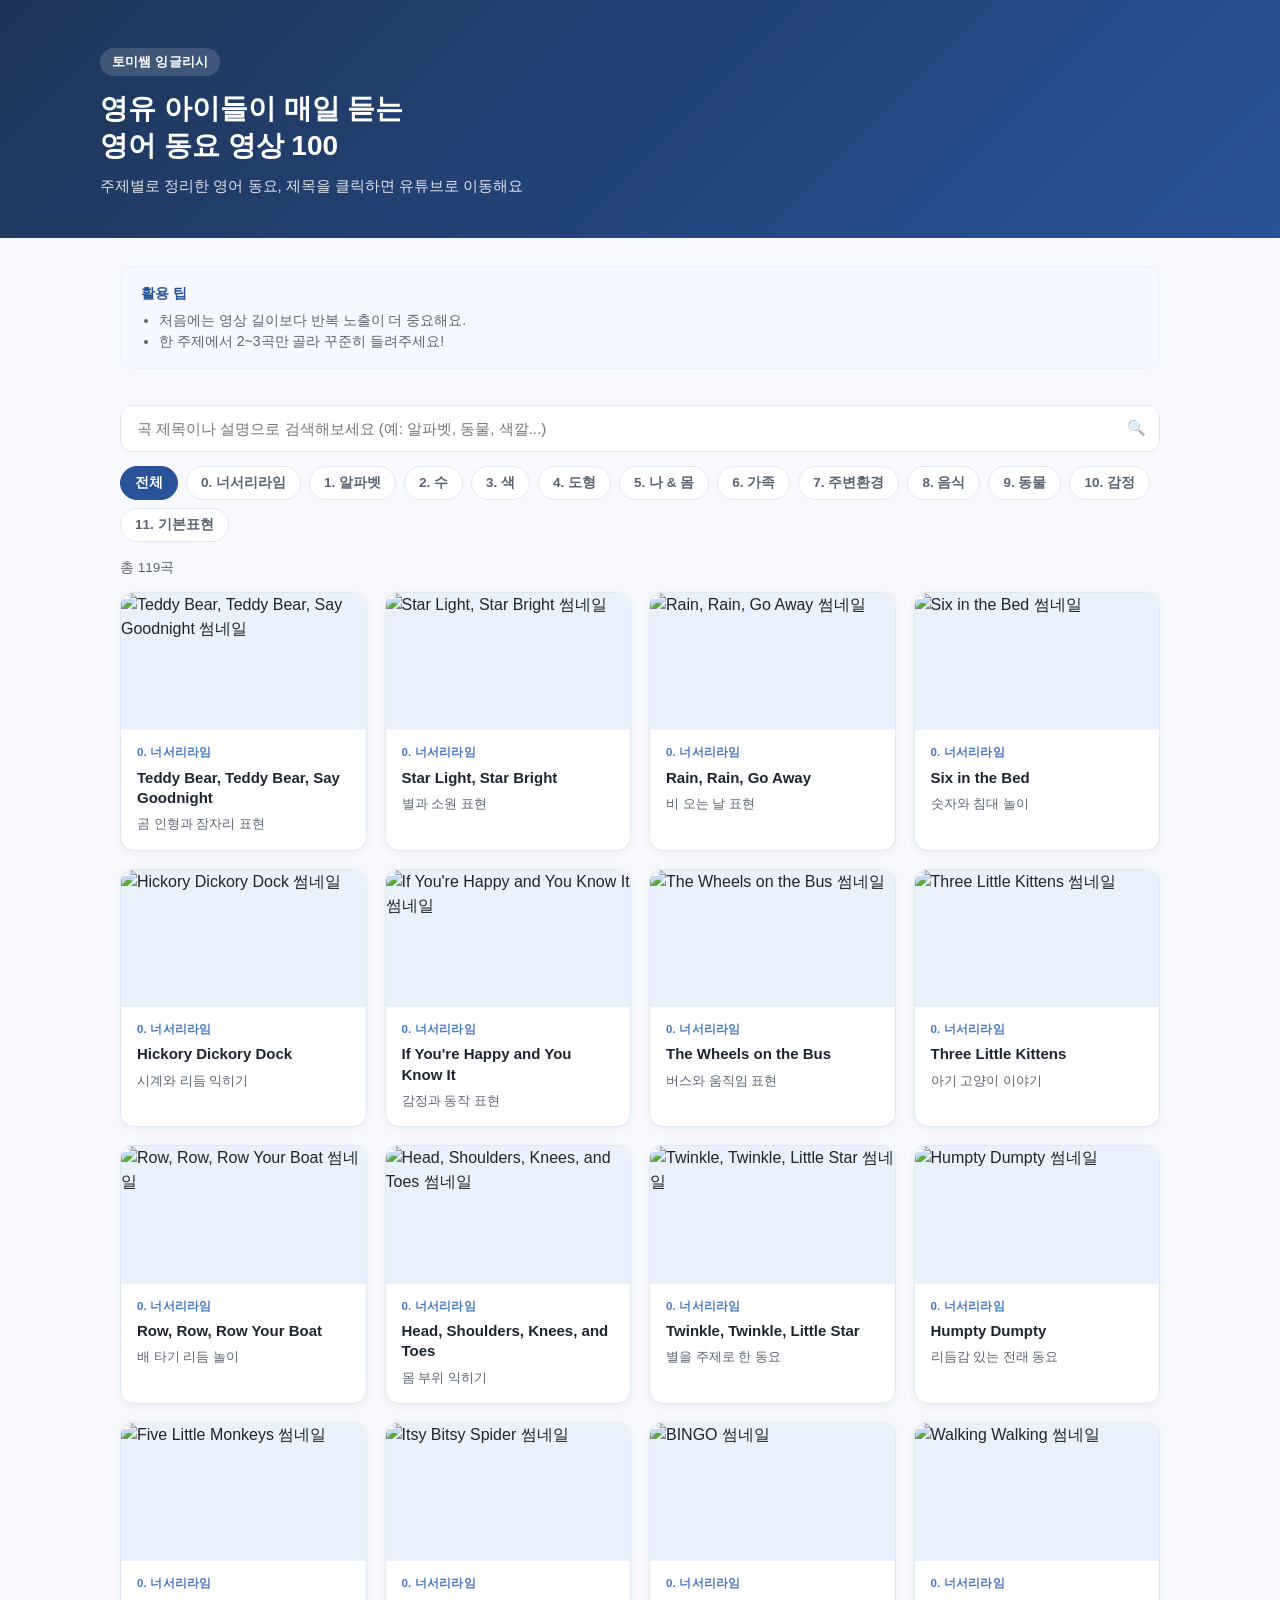
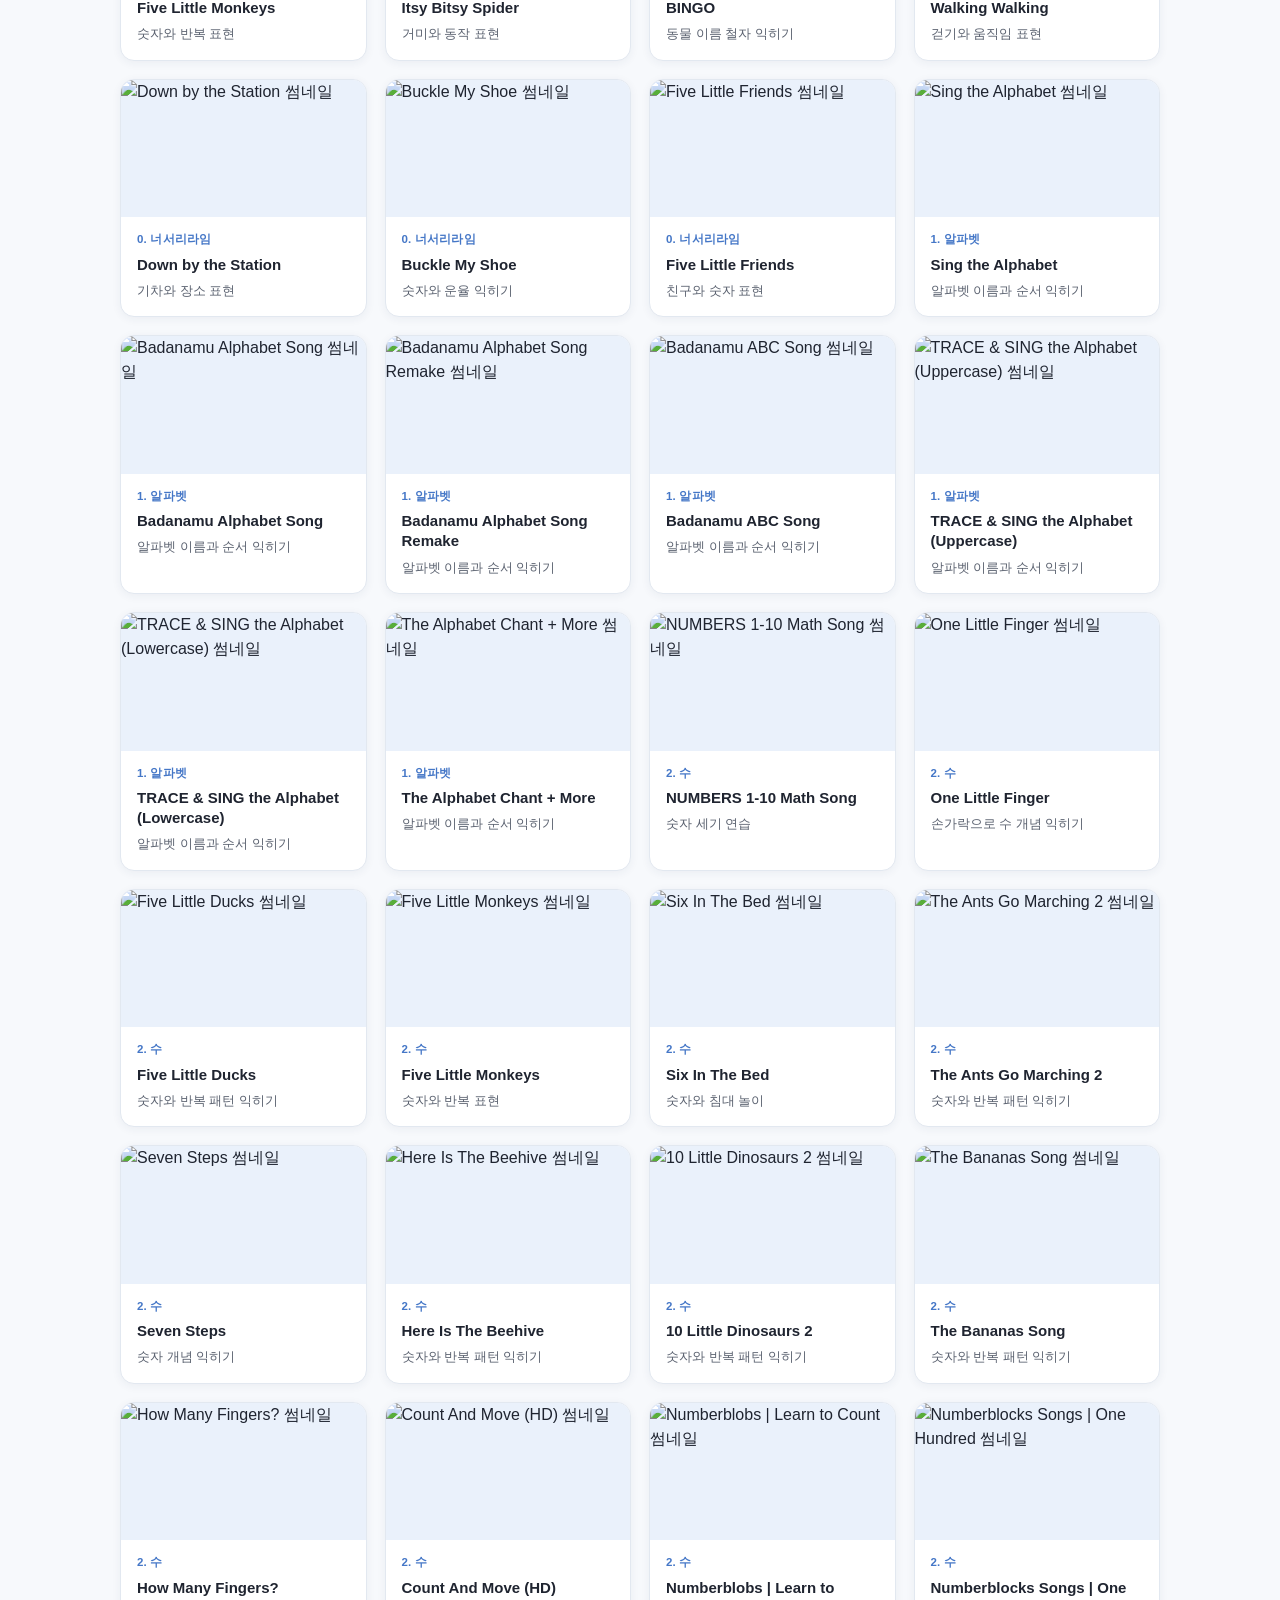
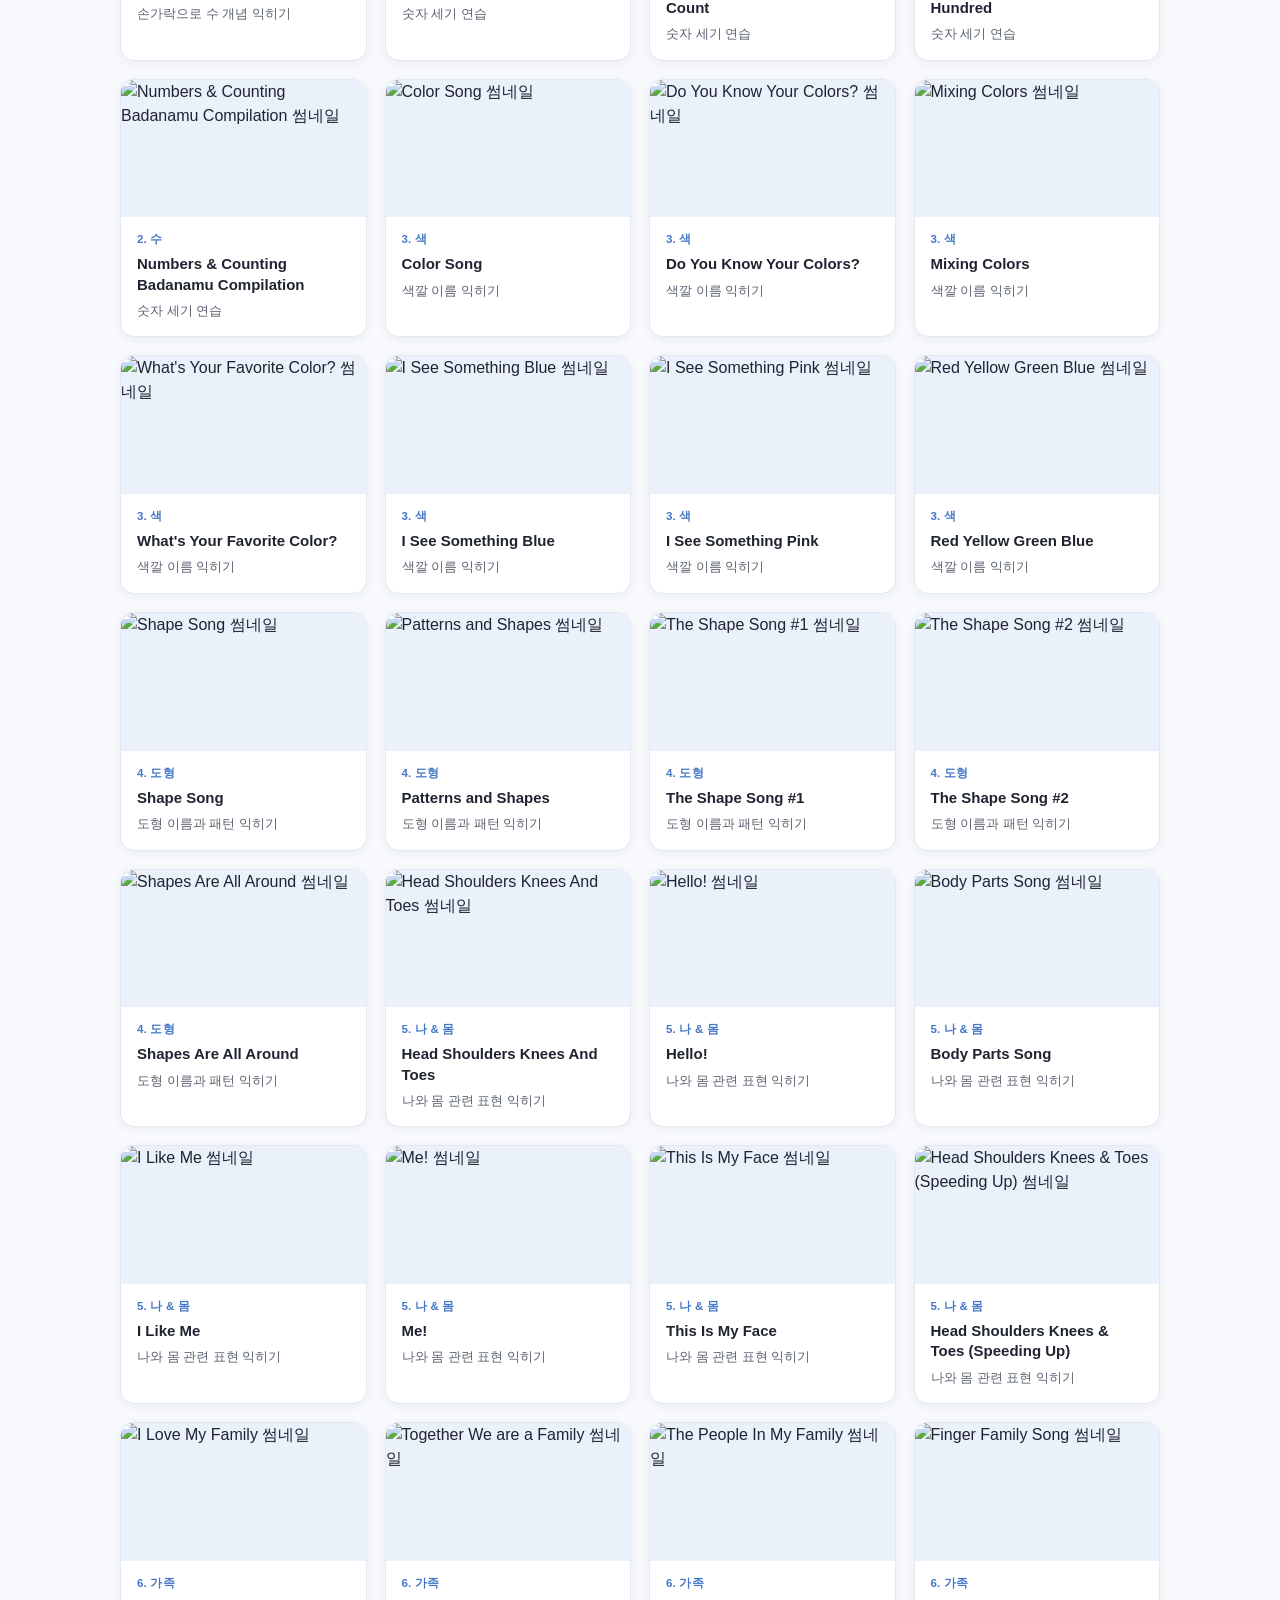
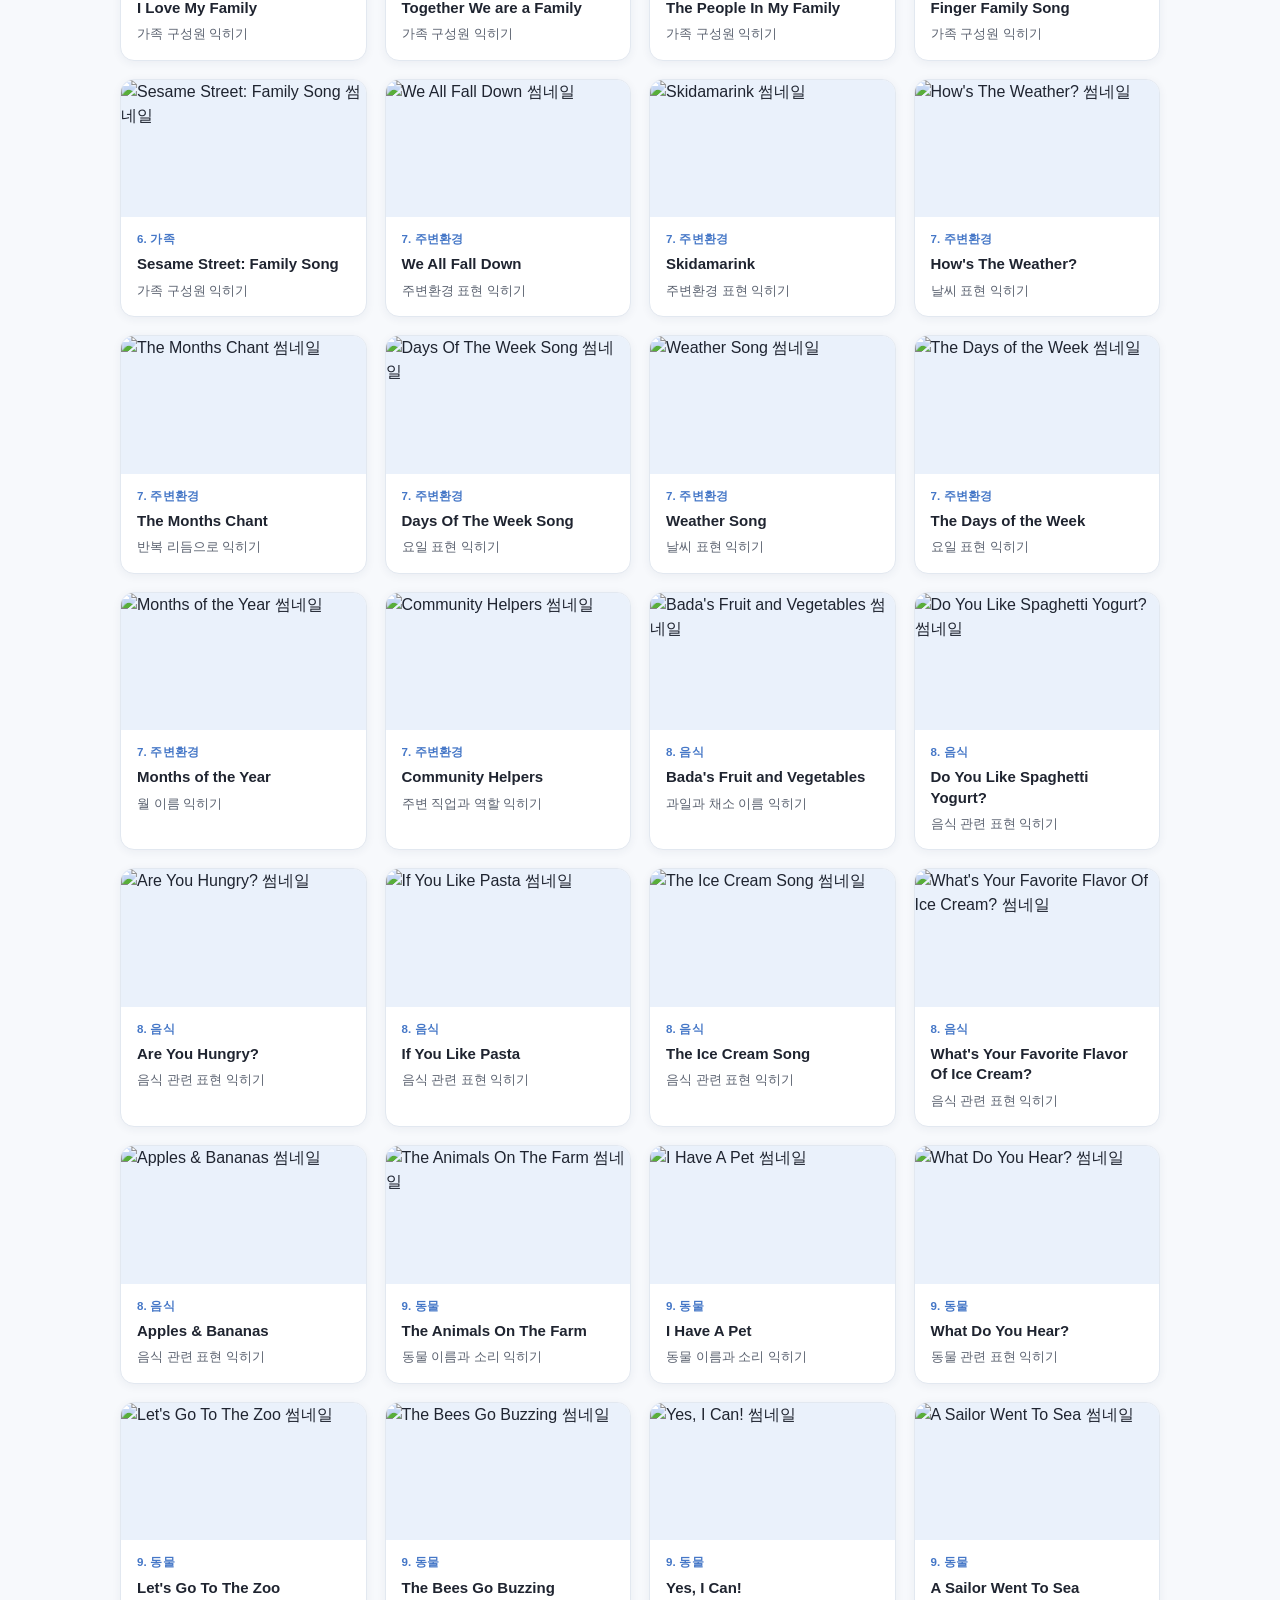
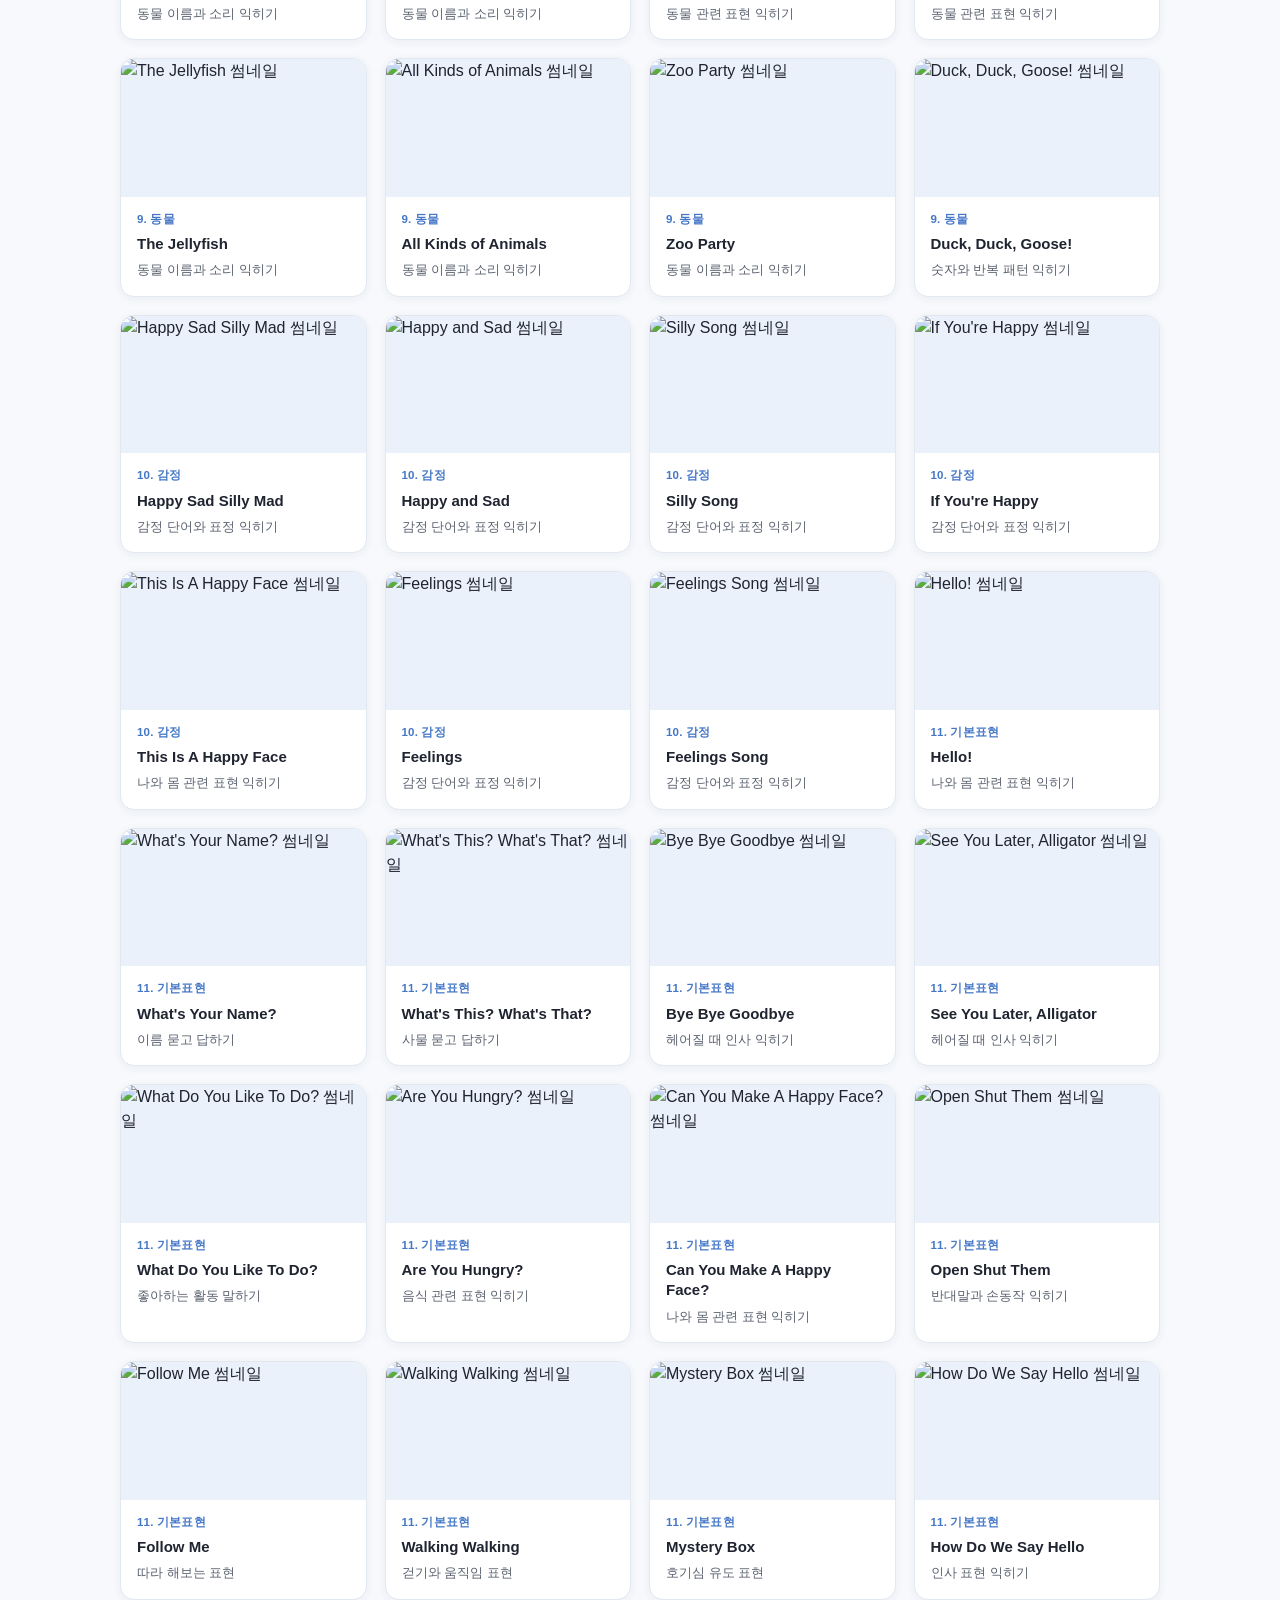
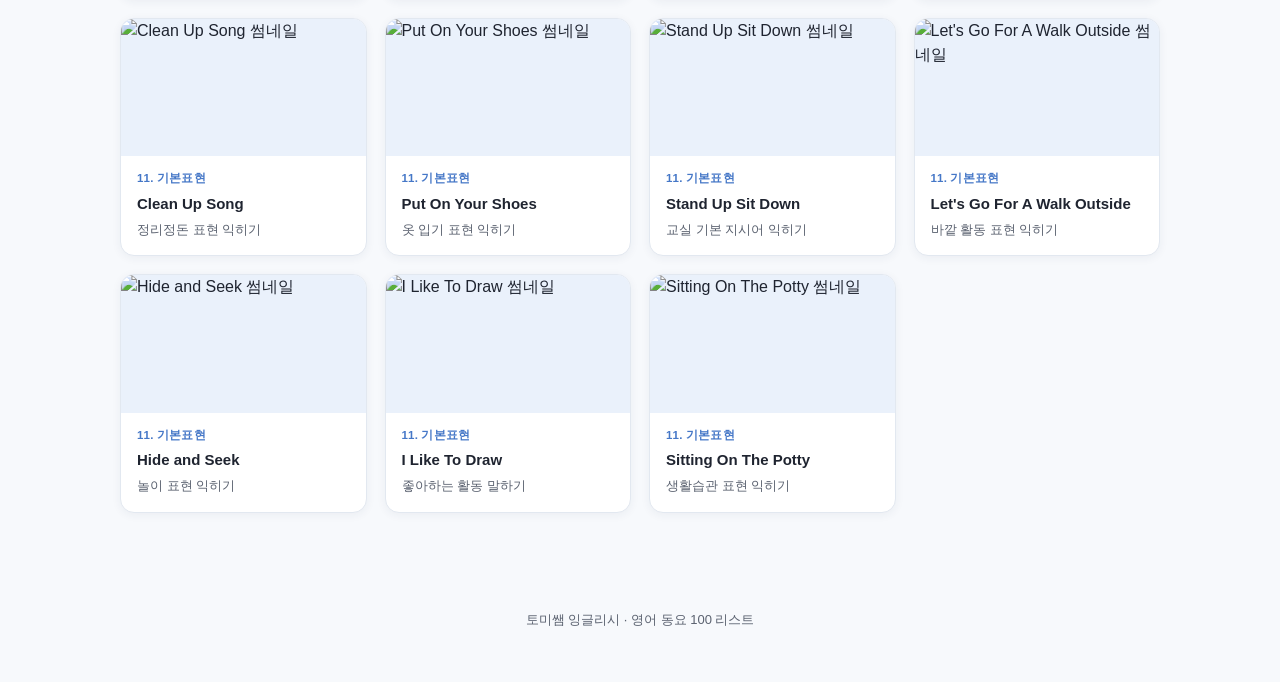
==== index.html @ 24dbbed6 "Add 토미쌤 잉글리시 영어 동요 100 리스트 사이트 검색 가능한 정적 웹사이트로, 카테고리별 유튜브 동요 링크를 카드 형태로 제공." ====
<!DOCTYPE html>
<html lang="ko">
<head>
<meta charset="UTF-8">
<meta name="viewport" content="width=device-width, initial-scale=1.0">
<title>토미쌤 잉글리시 | 영어 동요 100 리스트</title>
<meta name="description" content="영유아를 위한 영어 동요 100곡을 주제별로 정리한 검색 가능한 목록. 클릭하면 유튜브 영상으로 바로 이동합니다.">
<link rel="stylesheet" href="style.css">
</head>
<body>
  <header class="site-header">
    <div class="header-inner">
      <div class="brand">
        <span class="brand-badge">토미쌤 잉글리시</span>
        <h1>영유 아이들이 매일 듣는<br>영어 동요 영상 100</h1>
        <p class="tagline">주제별로 정리한 영어 동요, 제목을 클릭하면 유튜브로 이동해요</p>
      </div>
    </div>
  </header>

  <main class="container">
    <section class="tip-box">
      <div class="tip-title">활용 팁</div>
      <ul>
        <li>처음에는 영상 길이보다 반복 노출이 더 중요해요.</li>
        <li>한 주제에서 2~3곡만 골라 꾸준히 들려주세요!</li>
      </ul>
    </section>

    <section class="controls">
      <div class="search-wrap">
        <input id="search-input" type="text" placeholder="곡 제목이나 설명으로 검색해보세요 (예: 알파벳, 동물, 색깔...)" autocomplete="off">
        <span class="search-icon">🔍</span>
      </div>
      <div id="category-tabs" class="category-tabs"></div>
    </section>

    <section class="result-info">
      <span id="result-count"></span>
    </section>

    <section id="song-grid" class="song-grid"></section>

    <div id="empty-state" class="empty-state" hidden>
      <p>검색 결과가 없어요 🐣</p>
      <p class="empty-sub">다른 검색어나 카테고리를 선택해보세요.</p>
    </div>
  </main>

  <footer class="site-footer">
    <p>토미쌤 잉글리시 &middot; 영어 동요 100 리스트</p>
  </footer>

  <script src="data.js"></script>
  <script src="script.js"></script>
</body>
</html>
---- style.css ----
:root {
  --blue-900: #1d3557;
  --blue-700: #2a5298;
  --blue-500: #4577c7;
  --blue-100: #eaf1fb;
  --blue-50: #f5f9ff;
  --ink: #1f2430;
  --ink-soft: #5b6270;
  --border: #e2e8f0;
  --bg: #f7f9fc;
  --card-bg: #ffffff;
  --radius: 14px;
  --shadow: 0 2px 10px rgba(29, 53, 87, 0.06);
}

* { box-sizing: border-box; }

body {
  margin: 0;
  font-family: "Pretendard", "Apple SD Gothic Neo", "Malgun Gothic", -apple-system, BlinkMacSystemFont, sans-serif;
  background: var(--bg);
  color: var(--ink);
  line-height: 1.5;
}

.site-header {
  background: linear-gradient(135deg, var(--blue-900), var(--blue-700));
  color: #fff;
  padding: 48px 20px 40px;
}

.header-inner {
  max-width: 1080px;
  margin: 0 auto;
}

.brand-badge {
  display: inline-block;
  background: rgba(255, 255, 255, 0.15);
  padding: 4px 12px;
  border-radius: 999px;
  font-size: 13px;
  font-weight: 600;
  letter-spacing: 0.2px;
  margin-bottom: 14px;
}

.brand h1 {
  margin: 0 0 10px;
  font-size: 28px;
  line-height: 1.35;
}

.tagline {
  margin: 0;
  color: rgba(255, 255, 255, 0.85);
  font-size: 15px;
}

.container {
  max-width: 1080px;
  margin: 0 auto;
  padding: 28px 20px 60px;
}

.tip-box {
  background: var(--blue-50);
  border: 1px solid var(--blue-100);
  border-radius: var(--radius);
  padding: 16px 20px;
  margin-bottom: 24px;
}

.tip-title {
  font-weight: 700;
  color: var(--blue-700);
  margin-bottom: 6px;
  font-size: 14px;
}

.tip-box ul {
  margin: 0;
  padding-left: 18px;
  color: var(--ink-soft);
  font-size: 14px;
}

.controls {
  position: sticky;
  top: 0;
  background: var(--bg);
  padding: 12px 0 16px;
  z-index: 10;
}

.search-wrap {
  position: relative;
  margin-bottom: 14px;
}

#search-input {
  width: 100%;
  padding: 14px 44px 14px 16px;
  font-size: 15px;
  border: 1.5px solid var(--border);
  border-radius: 12px;
  background: #fff;
  outline: none;
  transition: border-color 0.15s;
}

#search-input:focus {
  border-color: var(--blue-500);
}

.search-icon {
  position: absolute;
  right: 14px;
  top: 50%;
  transform: translateY(-50%);
  opacity: 0.5;
  font-size: 15px;
}

.category-tabs {
  display: flex;
  flex-wrap: wrap;
  gap: 8px;
}

.tab-btn {
  border: 1.5px solid var(--border);
  background: #fff;
  color: var(--ink-soft);
  padding: 7px 14px;
  border-radius: 999px;
  font-size: 13.5px;
  font-weight: 600;
  cursor: pointer;
  transition: all 0.15s;
  white-space: nowrap;
}

.tab-btn:hover {
  border-color: var(--blue-500);
  color: var(--blue-700);
}

.tab-btn.active {
  background: var(--blue-700);
  border-color: var(--blue-700);
  color: #fff;
}

.result-info {
  color: var(--ink-soft);
  font-size: 13.5px;
  margin-bottom: 14px;
}

.song-grid {
  display: grid;
  grid-template-columns: repeat(auto-fill, minmax(240px, 1fr));
  gap: 18px;
}

.song-card {
  background: var(--card-bg);
  border: 1px solid var(--border);
  border-radius: var(--radius);
  overflow: hidden;
  text-decoration: none;
  color: inherit;
  box-shadow: var(--shadow);
  transition: transform 0.15s, box-shadow 0.15s;
  display: flex;
  flex-direction: column;
}

.song-card:hover {
  transform: translateY(-3px);
  box-shadow: 0 8px 20px rgba(29, 53, 87, 0.12);
}

.thumb-wrap {
  position: relative;
  width: 100%;
  aspect-ratio: 16 / 9;
  background: var(--blue-100);
  overflow: hidden;
}

.thumb-wrap img {
  width: 100%;
  height: 100%;
  object-fit: cover;
  display: block;
}

.play-overlay {
  position: absolute;
  inset: 0;
  display: flex;
  align-items: center;
  justify-content: center;
  background: rgba(0, 0, 0, 0);
  transition: background 0.15s;
}

.song-card:hover .play-overlay {
  background: rgba(0, 0, 0, 0.15);
}

.play-overlay span {
  width: 46px;
  height: 46px;
  border-radius: 50%;
  background: rgba(255, 255, 255, 0.92);
  display: flex;
  align-items: center;
  justify-content: center;
  font-size: 16px;
  color: var(--blue-700);
  opacity: 0;
  transform: scale(0.85);
  transition: all 0.15s;
}

.song-card:hover .play-overlay span {
  opacity: 1;
  transform: scale(1);
}

.card-body {
  padding: 14px 16px 16px;
  display: flex;
  flex-direction: column;
  gap: 6px;
  flex: 1;
}

.card-category {
  font-size: 11.5px;
  font-weight: 700;
  color: var(--blue-500);
  letter-spacing: 0.2px;
}

.card-title {
  font-size: 15px;
  font-weight: 700;
  color: var(--ink);
  line-height: 1.35;
}

.card-desc {
  font-size: 13px;
  color: var(--ink-soft);
}

.empty-state {
  text-align: center;
  padding: 60px 20px;
  color: var(--ink-soft);
}

.empty-state p {
  margin: 4px 0;
  font-size: 16px;
}

.empty-sub {
  font-size: 13.5px !important;
}

.site-footer {
  text-align: center;
  color: var(--ink-soft);
  font-size: 13px;
  padding: 24px 20px 40px;
}

@media (max-width: 480px) {
  .brand h1 { font-size: 22px; }
  .site-header { padding: 36px 16px 30px; }
}
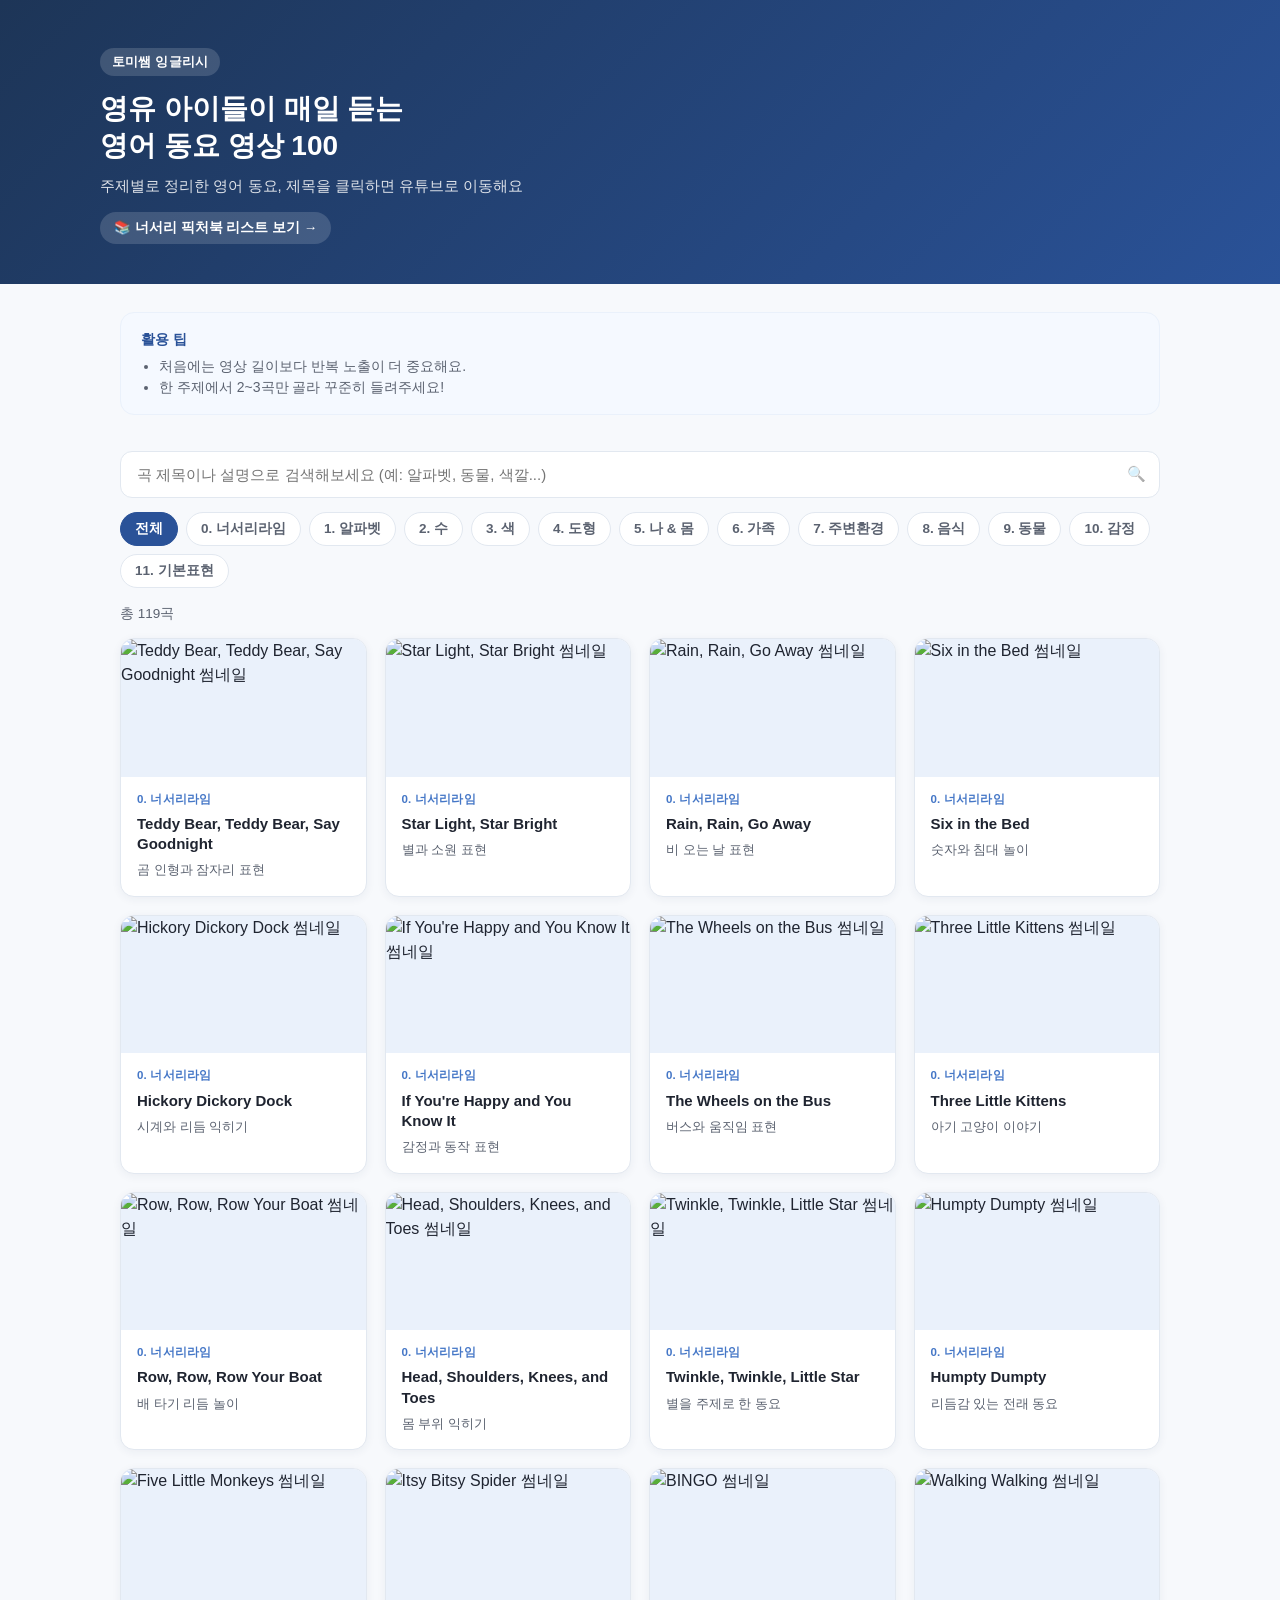
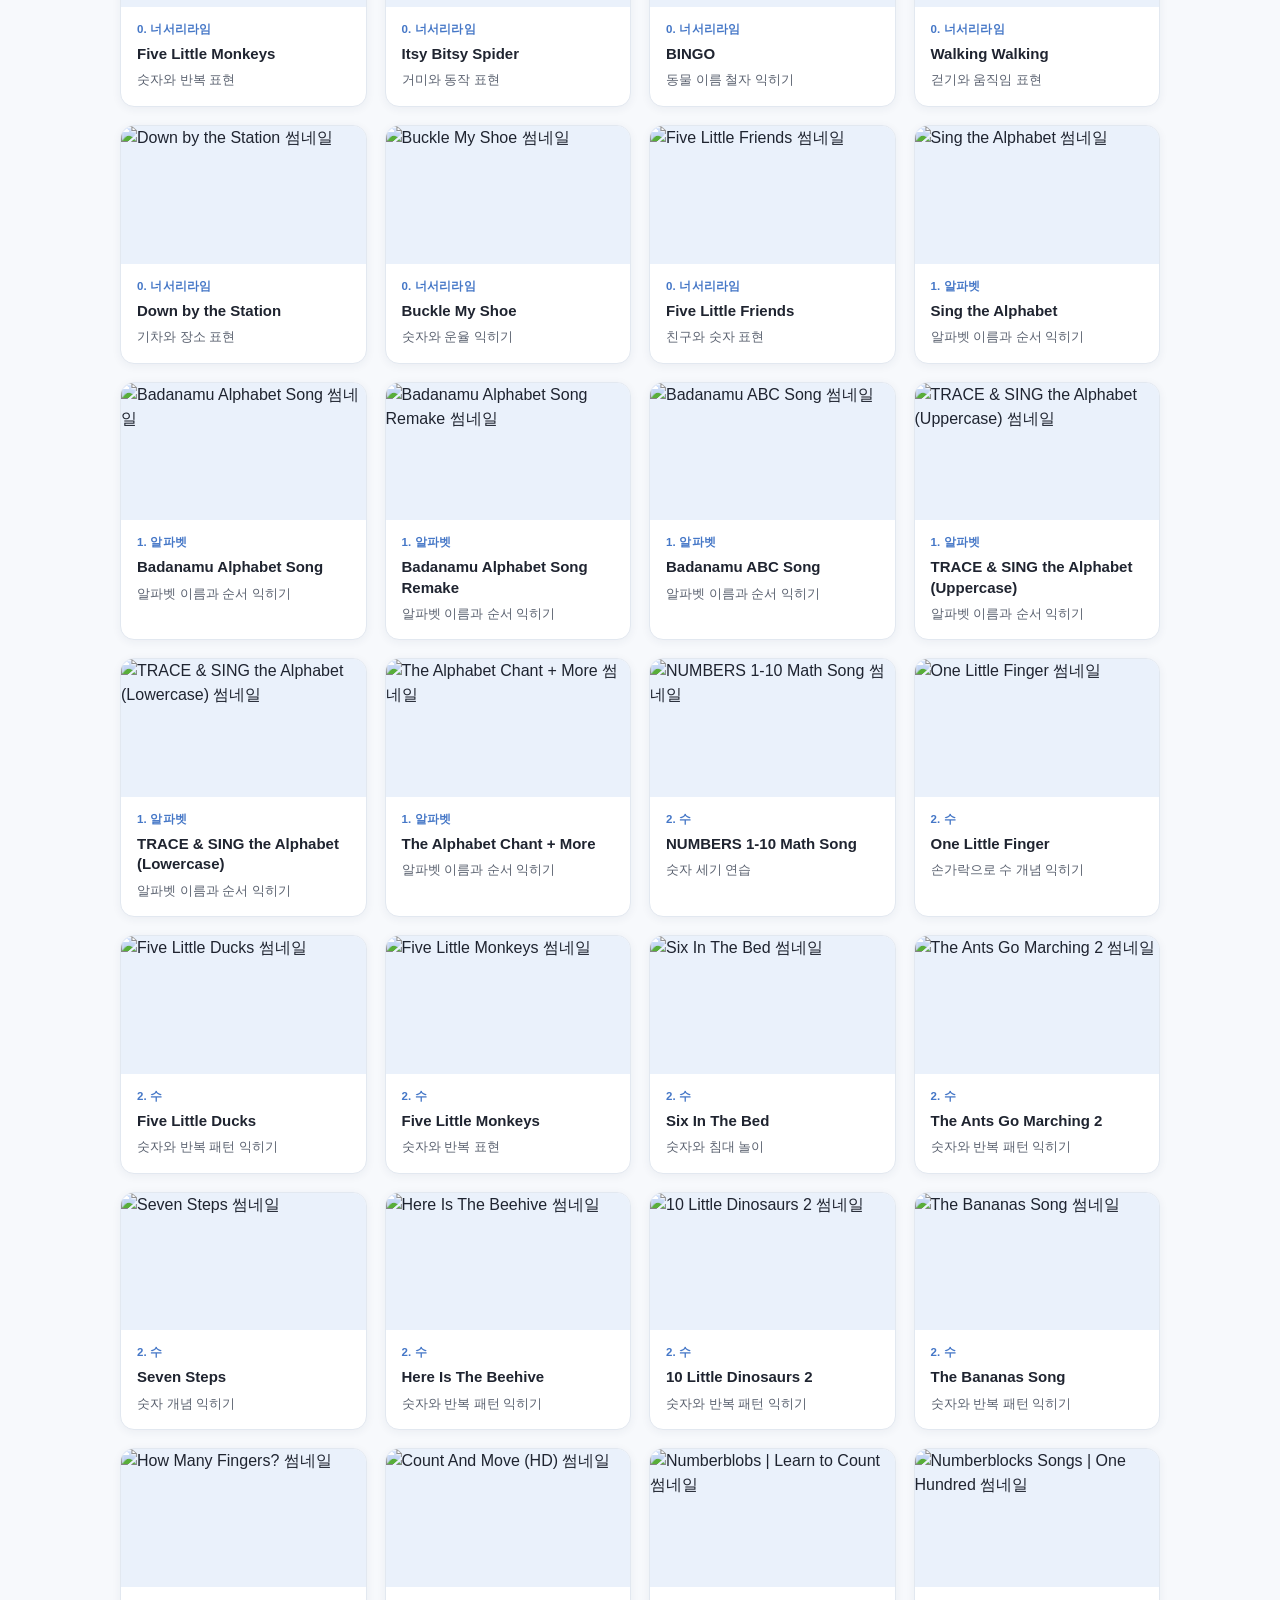
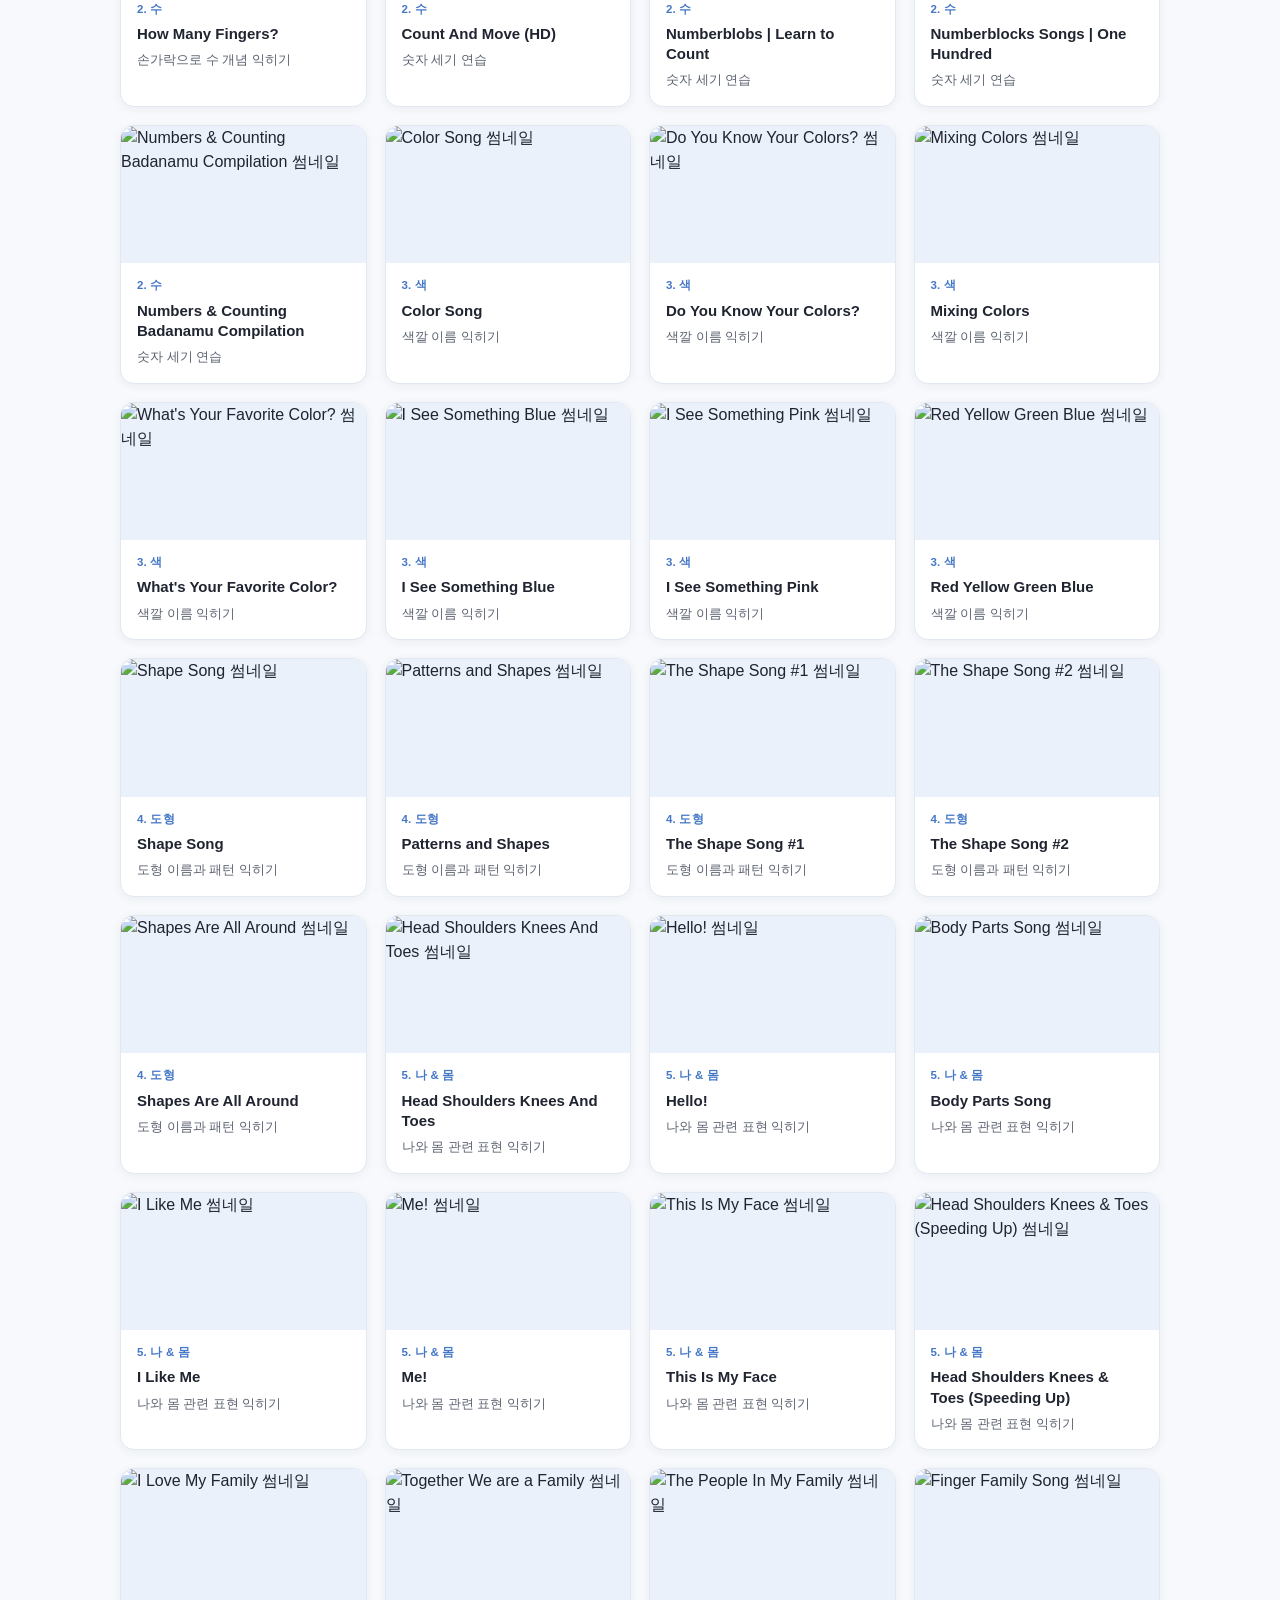
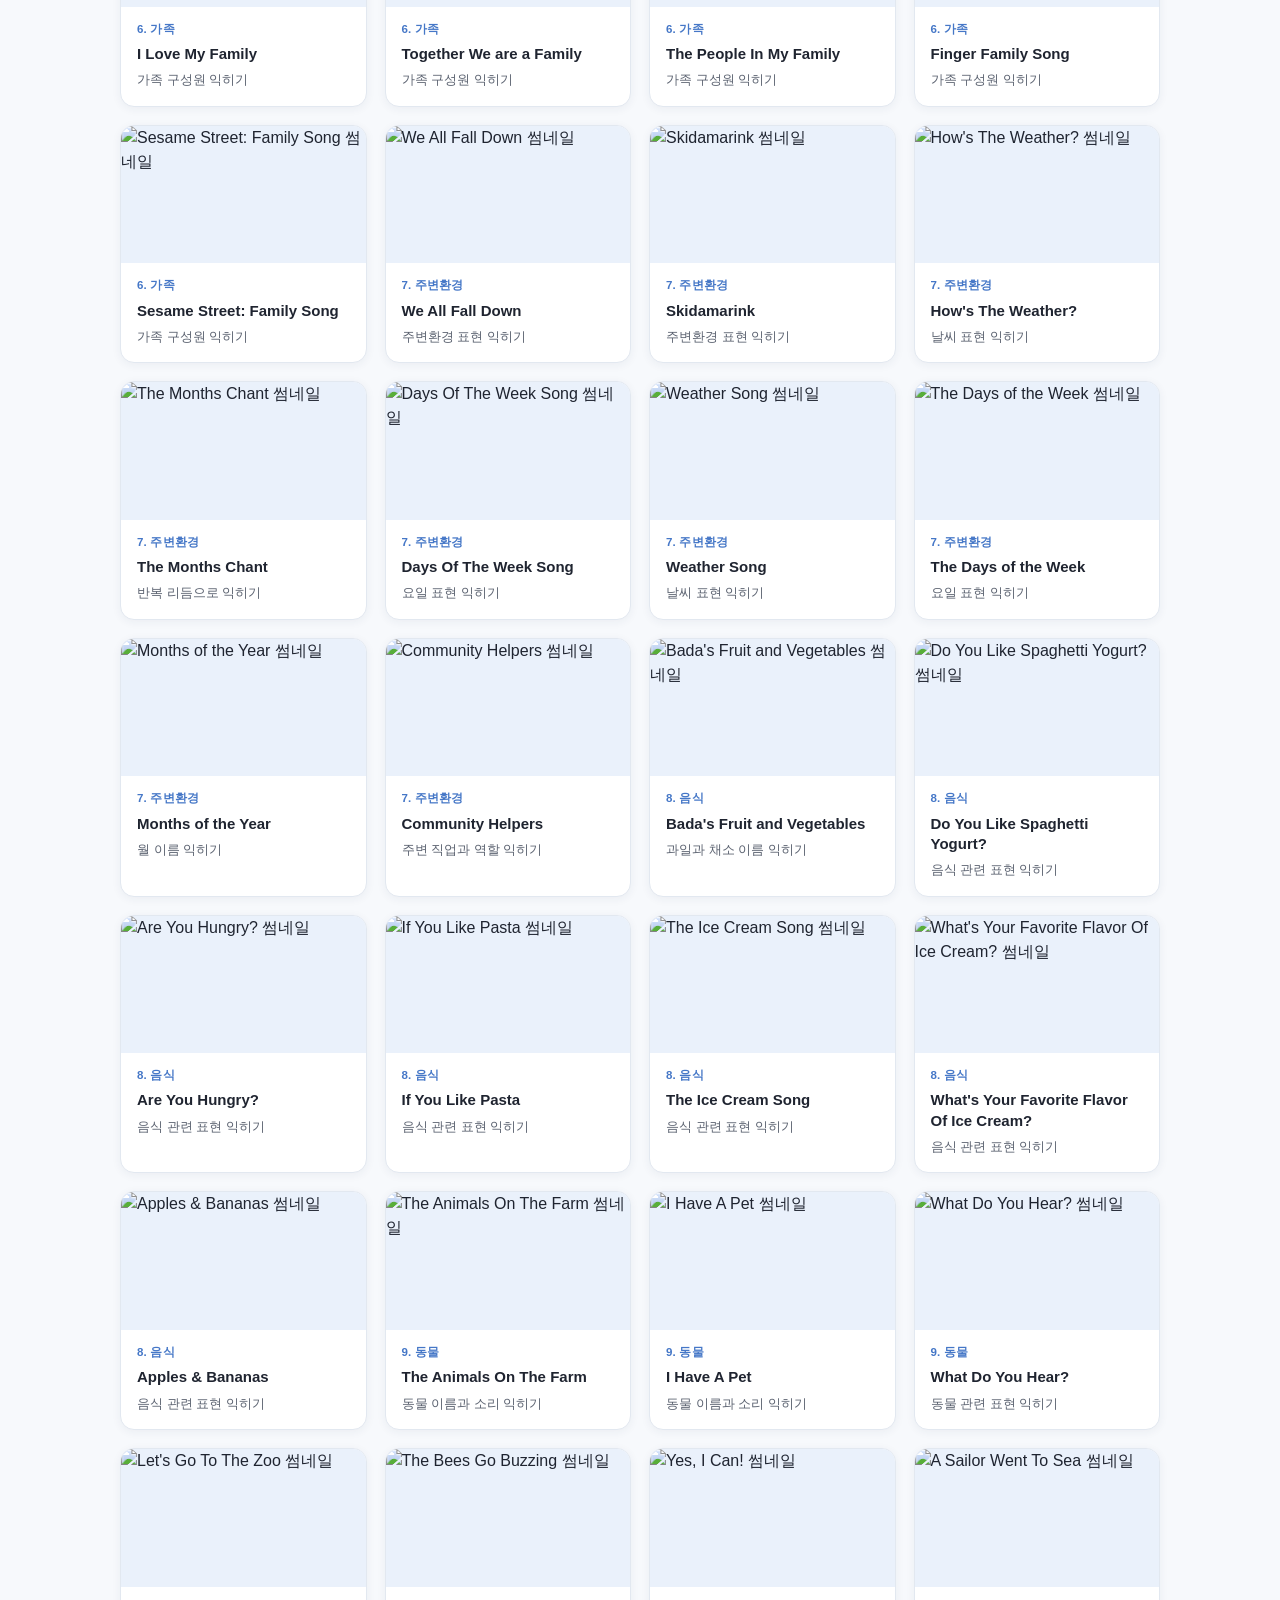
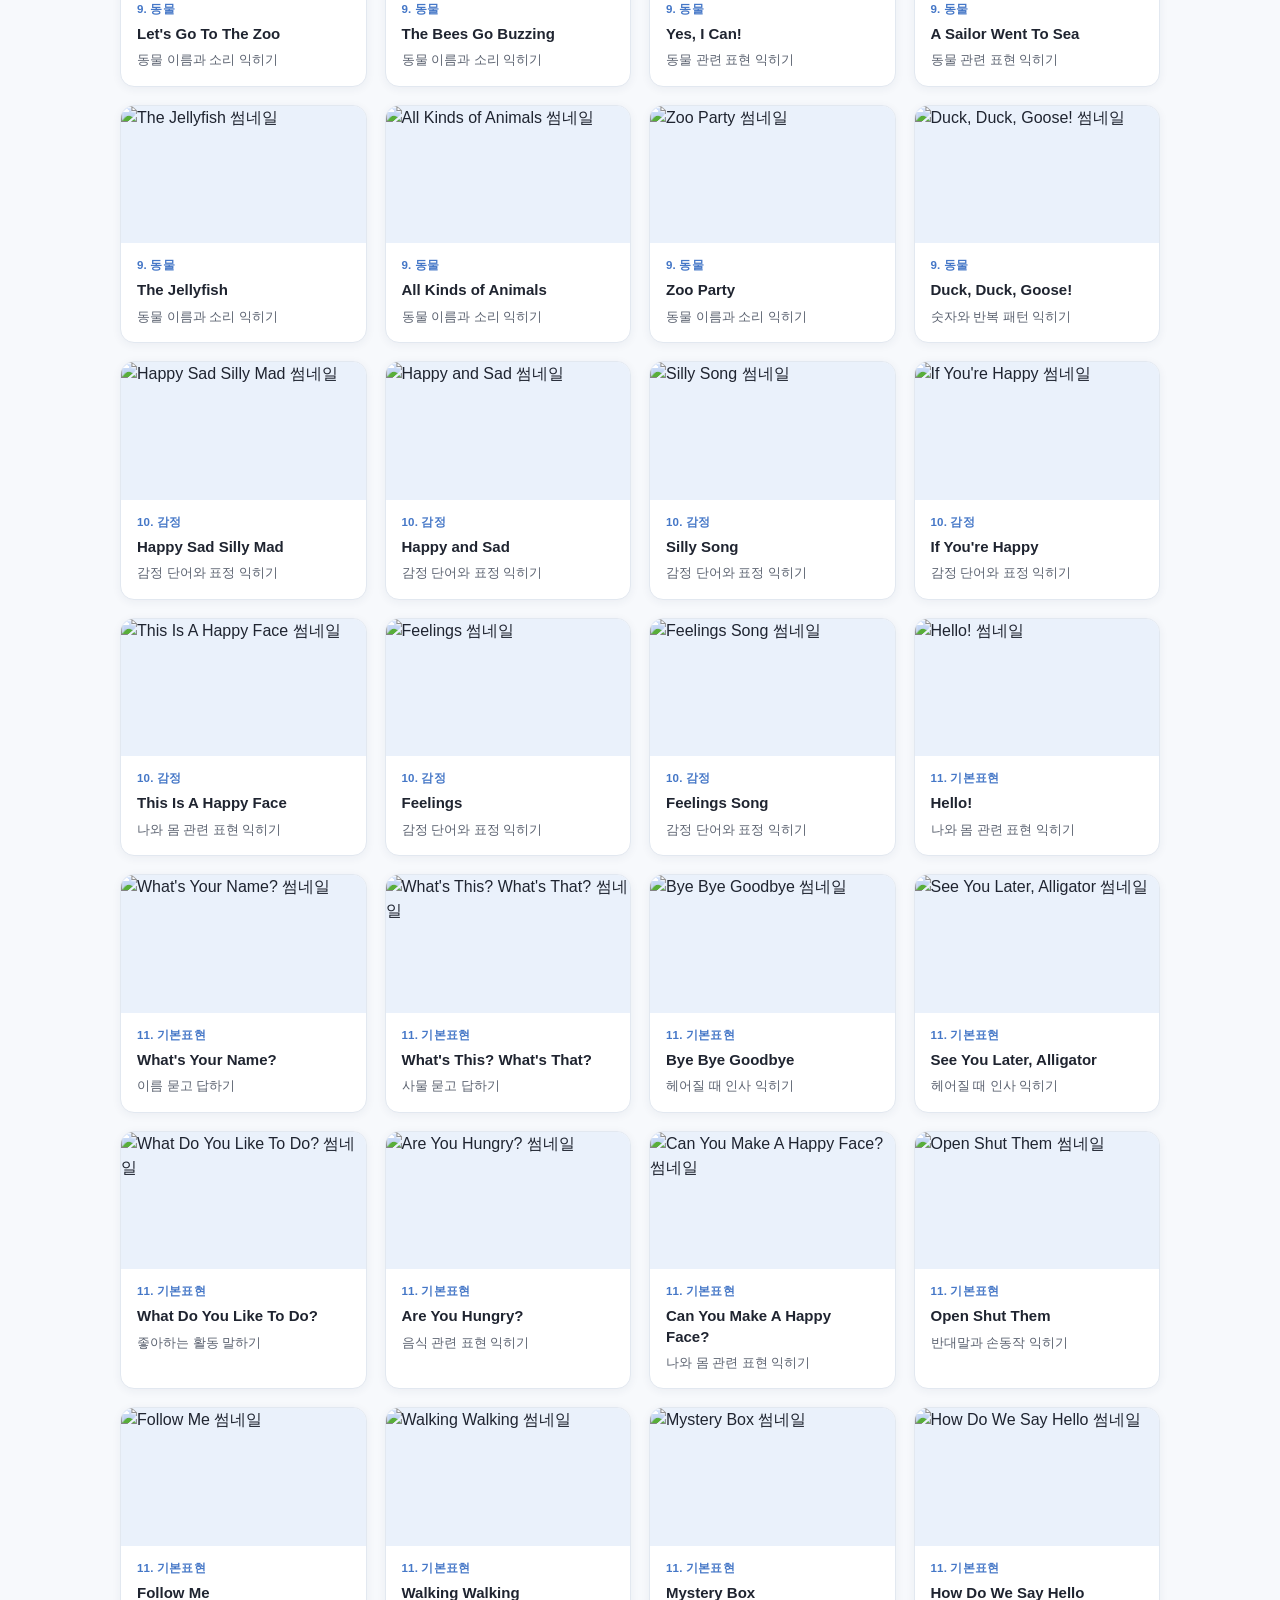
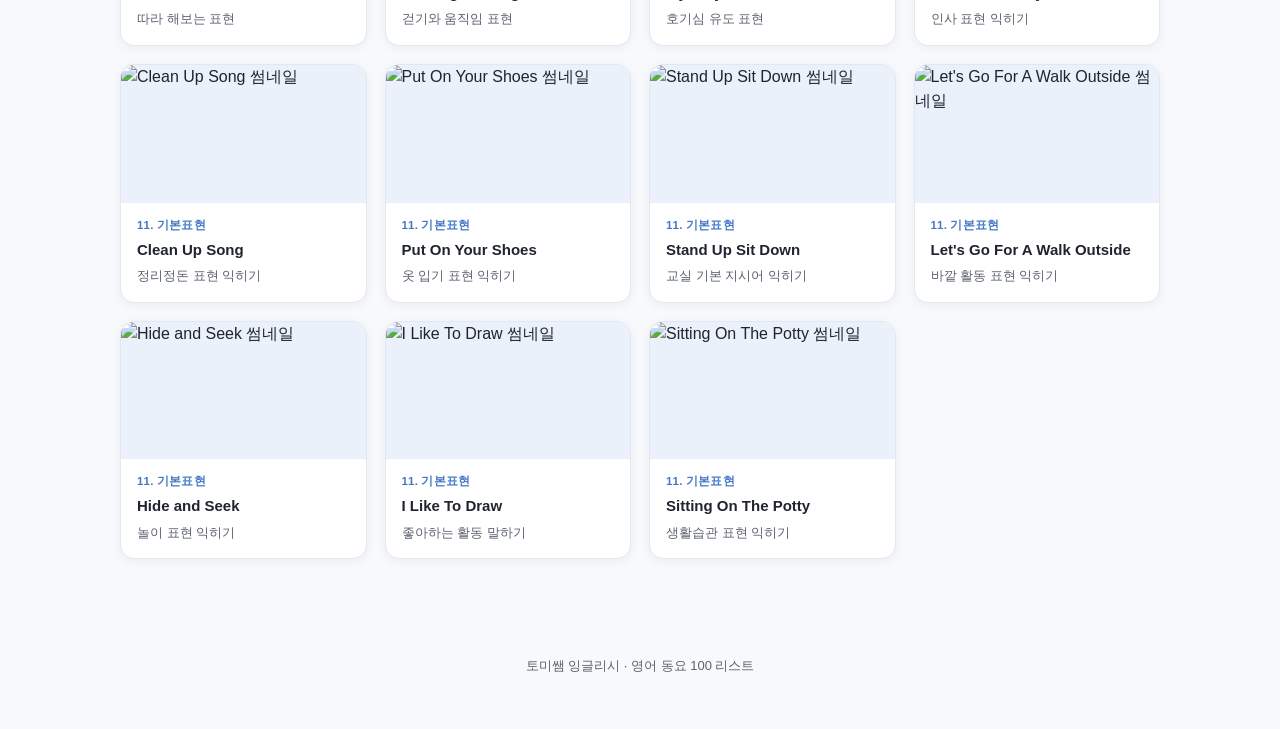
==== commit ca2f473c: "Add 너서리 픽처북 추천 리스트 & Read Aloud 페이지 동요 리스트와 동일한 디자인으로 books/ 페이지 추가, 영상 유무 필터와 검색 기능 포함. 두 리스트 간 이동 " ====
--- a/index.html
+++ b/index.html
@@ -14,6 +14,7 @@
         <span class="brand-badge">토미쌤 잉글리시</span>
         <h1>영유 아이들이 매일 듣는<br>영어 동요 영상 100</h1>
         <p class="tagline">주제별로 정리한 영어 동요, 제목을 클릭하면 유튜브로 이동해요</p>
+        <a class="nav-link" href="books/">📚 너서리 픽처북 리스트 보기 →</a>
       </div>
     </div>
   </header>
--- a/style.css
+++ b/style.css
@@ -52,9 +52,25 @@
 }
 
 .tagline {
-  margin: 0;
+  margin: 0 0 14px;
   color: rgba(255, 255, 255, 0.85);
   font-size: 15px;
+}
+
+.nav-link {
+  display: inline-block;
+  color: #fff;
+  font-size: 13.5px;
+  font-weight: 600;
+  text-decoration: none;
+  background: rgba(255, 255, 255, 0.15);
+  padding: 6px 14px;
+  border-radius: 999px;
+  transition: background 0.15s;
+}
+
+.nav-link:hover {
+  background: rgba(255, 255, 255, 0.28);
 }
 
 .container {
@@ -258,6 +274,41 @@
   color: var(--ink-soft);
 }
 
+.no-thumb {
+  display: flex;
+  align-items: center;
+  justify-content: center;
+  background: var(--blue-100);
+}
+
+.no-thumb-label {
+  color: var(--blue-500);
+  font-weight: 700;
+  font-size: 13px;
+}
+
+.song-card.no-link {
+  cursor: default;
+}
+
+.song-card.no-link:hover {
+  transform: none;
+  box-shadow: var(--shadow);
+}
+
+.ko-link {
+  align-self: flex-start;
+  margin-top: 4px;
+  font-size: 12.5px;
+  font-weight: 700;
+  color: var(--blue-500);
+  text-decoration: none;
+}
+
+.ko-link:hover {
+  text-decoration: underline;
+}
+
 .empty-state {
   text-align: center;
   padding: 60px 20px;
